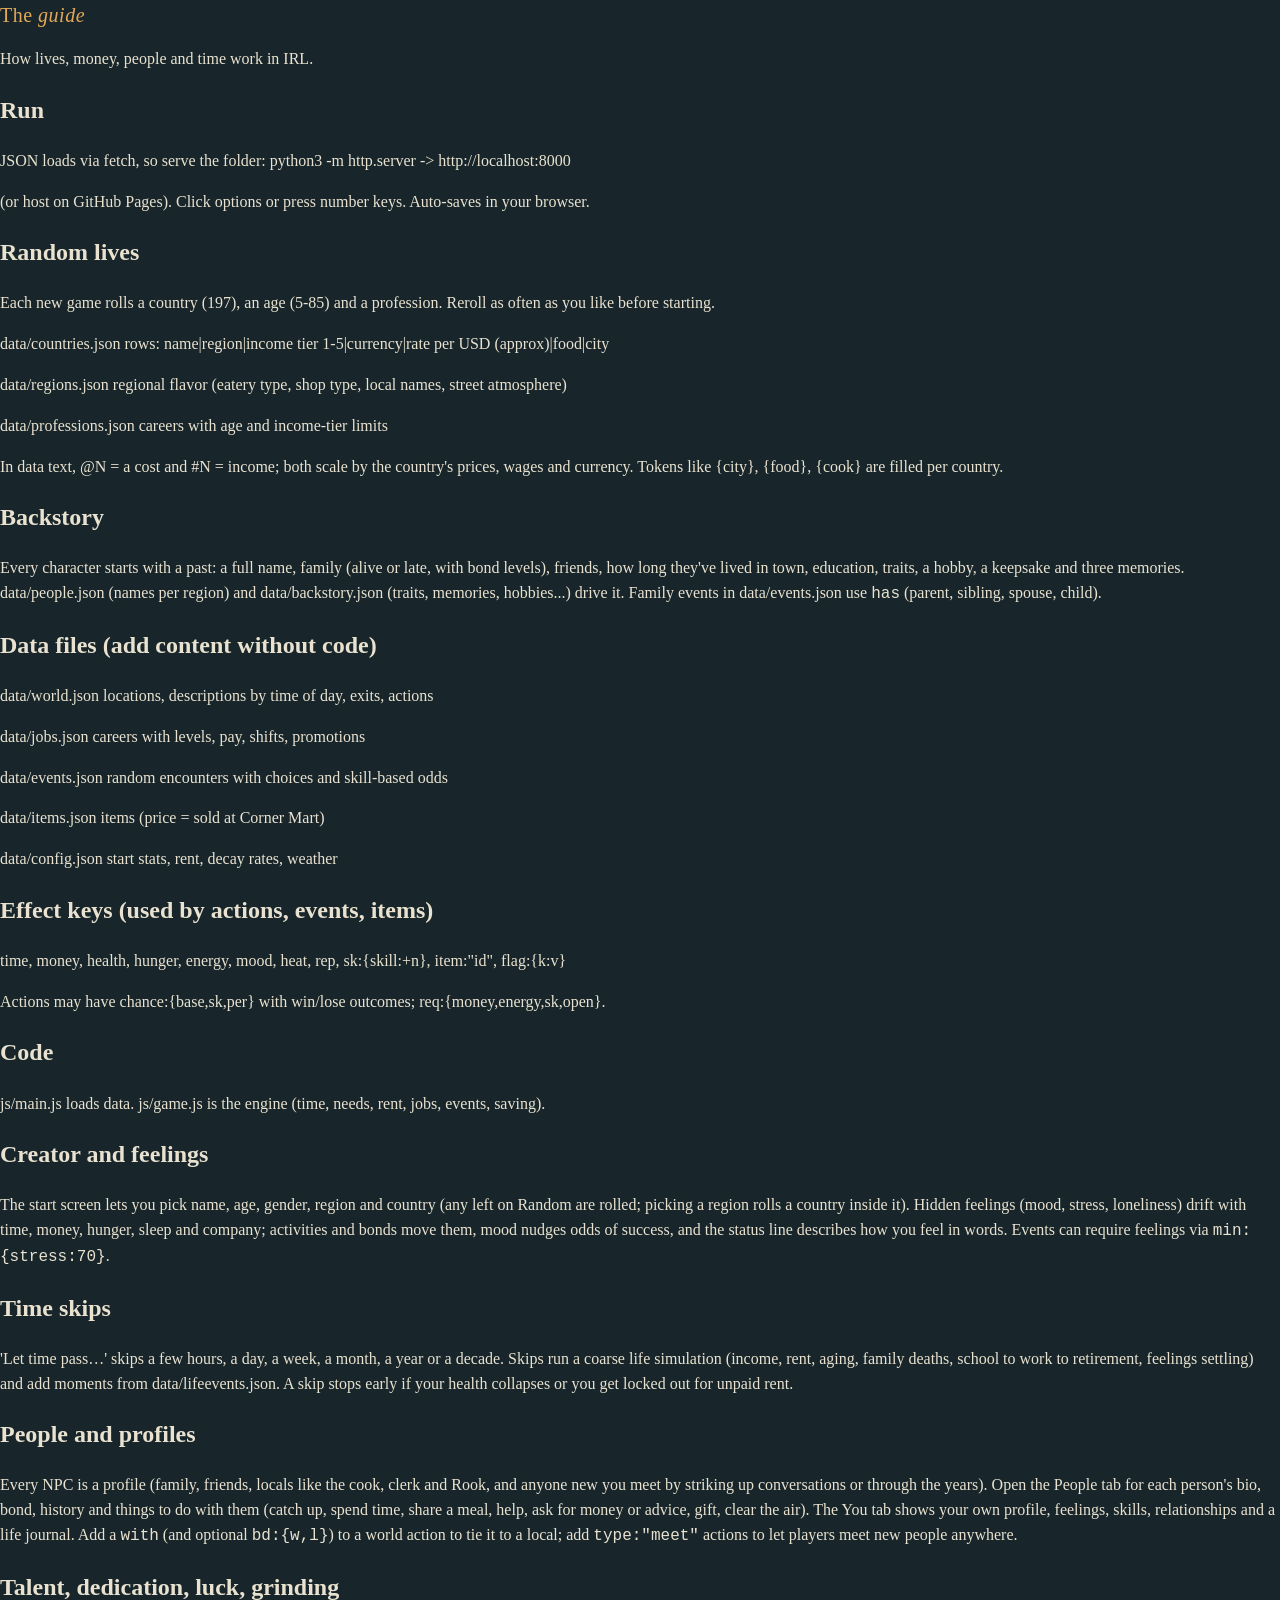
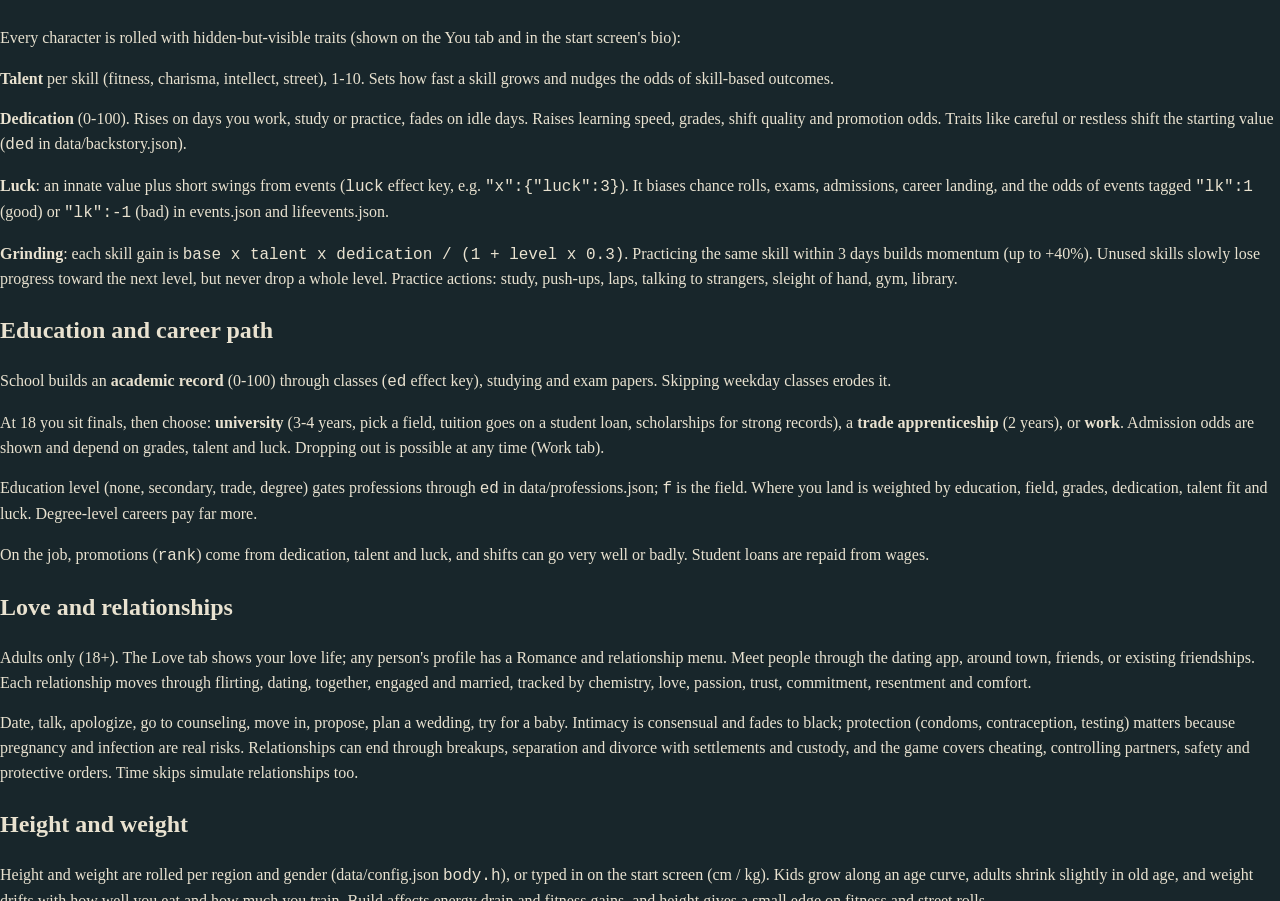
==== about.html @ 99259412 "Add files via upload" ====
<!DOCTYPE html>
<html lang="en"><head><meta charset="UTF-8"><meta name="viewport" content="width=device-width, initial-scale=1, viewport-fit=cover"><title>Guide</title><meta name="theme-color" content="#0e171b"><link rel="stylesheet" href="css/style.css"></head>
<body data-page="about"><div class="wrap"><div><section class="hero"><h1>The <em>guide</em></h1><p>How lives, money, people and time work in IRL.</p></section><h2>Run</h2><p>JSON loads via fetch, so serve the folder:  python3 -m http.server  ->  http://localhost:8000</p><p>(or host on GitHub Pages). Click options or press number keys. Auto-saves in your browser.</p><h2>Random lives</h2><p>Each new game rolls a country (197), an age (5-85) and a profession. Reroll as often as you like before starting.</p><p>data/countries.json  rows: name|region|income tier 1-5|currency|rate per USD (approx)|food|city</p><p>data/regions.json    regional flavor (eatery type, shop type, local names, street atmosphere)</p><p>data/professions.json careers with age and income-tier limits</p><p>In data text, @N = a cost and #N = income; both scale by the country's prices, wages and currency. Tokens like {city}, {food}, {cook} are filled per country.</p><h2>Backstory</h2><p>Every character starts with a past: a full name, family (alive or late, with bond levels), friends, how long they've lived in town, education, traits, a hobby, a keepsake and three memories. data/people.json (names per region) and data/backstory.json (traits, memories, hobbies...) drive it. Family events in data/events.json use <code>has</code> (parent, sibling, spouse, child).</p><h2>Data files (add content without code)</h2><p>data/world.json   locations, descriptions by time of day, exits, actions</p><p>data/jobs.json    careers with levels, pay, shifts, promotions</p><p>data/events.json  random encounters with choices and skill-based odds</p><p>data/items.json   items (price = sold at Corner Mart)</p><p>data/config.json  start stats, rent, decay rates, weather</p><h2>Effect keys (used by actions, events, items)</h2><p>time, money, health, hunger, energy, mood, heat, rep, sk:{skill:+n}, item:"id", flag:{k:v}</p><p>Actions may have chance:{base,sk,per} with win/lose outcomes; req:{money,energy,sk,open}.</p><h2>Code</h2><p>js/main.js loads data. js/game.js is the engine (time, needs, rent, jobs, events, saving).</p><h2>Creator and feelings</h2><p>The start screen lets you pick name, age, gender, region and country (any left on Random are rolled; picking a region rolls a country inside it). Hidden feelings (mood, stress, loneliness) drift with time, money, hunger, sleep and company; activities and bonds move them, mood nudges odds of success, and the status line describes how you feel in words. Events can require feelings via <code>min:{stress:70}</code>.</p><h2>Time skips</h2><p>'Let time pass…' skips a few hours, a day, a week, a month, a year or a decade. Skips run a coarse life simulation (income, rent, aging, family deaths, school to work to retirement, feelings settling) and add moments from data/lifeevents.json. A skip stops early if your health collapses or you get locked out for unpaid rent.</p><h2>People and profiles</h2><p>Every NPC is a profile (family, friends, locals like the cook, clerk and Rook, and anyone new you meet by striking up conversations or through the years). Open the People tab for each person's bio, bond, history and things to do with them (catch up, spend time, share a meal, help, ask for money or advice, gift, clear the air). The You tab shows your own profile, feelings, skills, relationships and a life journal. Add a <code>with</code> (and optional <code>bd:{w,l}</code>) to a world action to tie it to a local; add <code>type:"meet"</code> actions to let players meet new people anywhere.</p><h2>Talent, dedication, luck, grinding</h2><p>Every character is rolled with hidden-but-visible traits (shown on the You tab and in the start screen's bio):</p><p><b>Talent</b> per skill (fitness, charisma, intellect, street), 1-10. Sets how fast a skill grows and nudges the odds of skill-based outcomes.</p><p><b>Dedication</b> (0-100). Rises on days you work, study or practice, fades on idle days. Raises learning speed, grades, shift quality and promotion odds. Traits like careful or restless shift the starting value (<code>ded</code> in data/backstory.json).</p><p><b>Luck</b>: an innate value plus short swings from events (<code>luck</code> effect key, e.g. <code>"x":{"luck":3}</code>). It biases chance rolls, exams, admissions, career landing, and the odds of events tagged <code>"lk":1</code> (good) or <code>"lk":-1</code> (bad) in events.json and lifeevents.json.</p><p><b>Grinding</b>: each skill gain is <code>base x talent x dedication / (1 + level x 0.3)</code>. Practicing the same skill within 3 days builds momentum (up to +40%). Unused skills slowly lose progress toward the next level, but never drop a whole level. Practice actions: study, push-ups, laps, talking to strangers, sleight of hand, gym, library.</p><h2>Education and career path</h2><p>School builds an <b>academic record</b> (0-100) through classes (<code>ed</code> effect key), studying and exam papers. Skipping weekday classes erodes it.</p><p>At 18 you sit finals, then choose: <b>university</b> (3-4 years, pick a field, tuition goes on a student loan, scholarships for strong records), a <b>trade apprenticeship</b> (2 years), or <b>work</b>. Admission odds are shown and depend on grades, talent and luck. Dropping out is possible at any time (Work tab).</p><p>Education level (none, secondary, trade, degree) gates professions through <code>ed</code> in data/professions.json; <code>f</code> is the field. Where you land is weighted by education, field, grades, dedication, talent fit and luck. Degree-level careers pay far more.</p><p>On the job, promotions (<code>rank</code>) come from dedication, talent and luck, and shifts can go very well or badly. Student loans are repaid from wages.</p><h2>Love and relationships</h2><p>Adults only (18+). The Love tab shows your love life; any person's profile has a Romance and relationship menu. Meet people through the dating app, around town, friends, or existing friendships. Each relationship moves through flirting, dating, together, engaged and married, tracked by chemistry, love, passion, trust, commitment, resentment and comfort.</p><p>Date, talk, apologize, go to counseling, move in, propose, plan a wedding, try for a baby. Intimacy is consensual and fades to black; protection (condoms, contraception, testing) matters because pregnancy and infection are real risks. Relationships can end through breakups, separation and divorce with settlements and custody, and the game covers cheating, controlling partners, safety and protective orders. Time skips simulate relationships too.</p><h2>Height and weight</h2><p>Height and weight are rolled per region and gender (data/config.json <code>body.h</code>), or typed in on the start screen (cm / kg). Kids grow along an age curve, adults shrink slightly in old age, and weight drifts with how well you eat and how much you train. Build affects energy drain and fitness gains, and height gives a small edge on fitness and street rolls.</p></div></div><script type="module" src="js/shell.js"></script></body></html>
---- css/style.css ----
:root{--bg:#18262b;--ink:#e9e2d0;--dim:#8fa0a0;--line:#2e444a;--hi:#e3a857;--bad:#e0705a;--good:#8fcf9a}
*{box-sizing:border-box}
html,body{margin:0;height:100%;background:var(--bg);color:var(--ink);font:16px/1.55 Georgia,serif}
main{max-width:720px;margin:auto;height:100%;display:flex;flex-direction:column;padding:10px 14px;padding-bottom:max(10px,env(safe-area-inset-bottom))}
h1{margin:0 0 6px;font-size:20px;font-weight:normal;letter-spacing:.5px;color:var(--hi)}
#status{font:13px/1.5 ui-monospace,Menlo,monospace;color:var(--dim);border-bottom:1px solid var(--line);padding-bottom:8px}
#status b{color:var(--ink)}
.bar{display:inline-block;width:56px;height:8px;background:#0005;vertical-align:middle;margin:0 8px 0 4px;border-radius:2px;overflow:hidden}
.bar i{display:block;height:100%}
#log{flex:1;overflow:auto;padding:12px 0}
#log p{margin:0 0 10px}
#log .good{color:var(--good)}#log .bad{color:var(--bad)}#log .sys{color:var(--dim);font-style:italic}#log .place{color:var(--hi)}
#opts{display:grid;gap:6px;max-height:46vh;overflow:auto;border-top:1px solid var(--line);padding-top:10px}
#opts button{text-align:left;font:15px Georgia,serif;color:var(--ink);background:#223940;border:1px solid var(--line);border-radius:4px;padding:8px 10px;cursor:pointer}
#opts button:hover:not(:disabled),#opts button:focus-visible{border-color:var(--hi);outline:none}
#opts button:disabled{opacity:.45;cursor:not-allowed}
#opts small{color:var(--dim);margin-left:8px}
#opts input{font:16px Georgia,serif;padding:8px;background:#0003;border:1px solid var(--line);color:var(--ink);border-radius:4px}
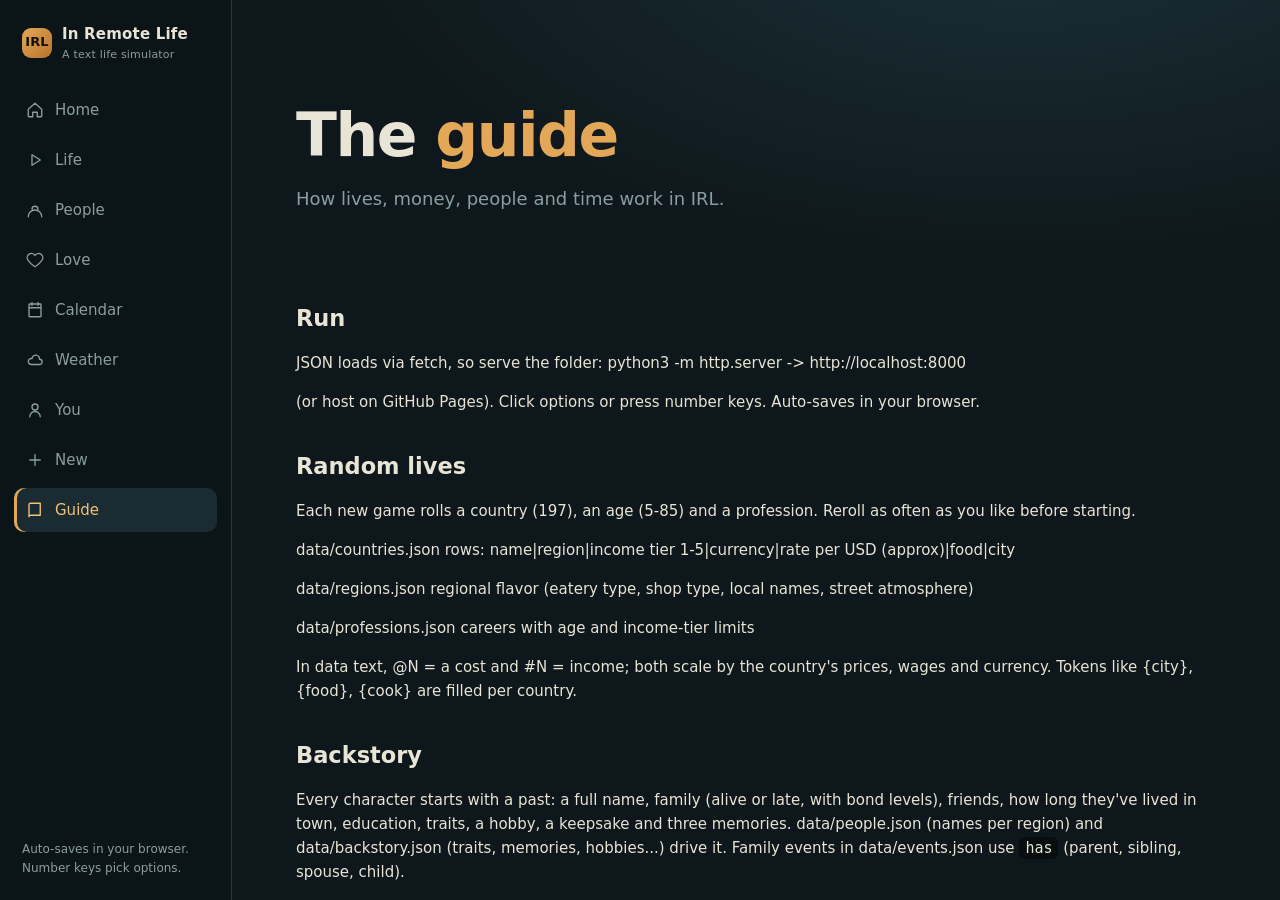
==== commit 9f1c2c82: "Add files via upload" ====
--- a/about.html
+++ b/about.html
@@ -1,3 +1,3 @@
 <!DOCTYPE html>
 <html lang="en"><head><meta charset="UTF-8"><meta name="viewport" content="width=device-width, initial-scale=1, viewport-fit=cover"><title>Guide</title><meta name="theme-color" content="#0e171b"><link rel="stylesheet" href="css/style.css"></head>
-<body data-page="about"><div class="wrap"><div><section class="hero"><h1>The <em>guide</em></h1><p>How lives, money, people and time work in IRL.</p></section><h2>Run</h2><p>JSON loads via fetch, so serve the folder:  python3 -m http.server  ->  http://localhost:8000</p><p>(or host on GitHub Pages). Click options or press number keys. Auto-saves in your browser.</p><h2>Random lives</h2><p>Each new game rolls a country (197), an age (5-85) and a profession. Reroll as often as you like before starting.</p><p>data/countries.json  rows: name|region|income tier 1-5|currency|rate per USD (approx)|food|city</p><p>data/regions.json    regional flavor (eatery type, shop type, local names, street atmosphere)</p><p>data/professions.json careers with age and income-tier limits</p><p>In data text, @N = a cost and #N = income; both scale by the country's prices, wages and currency. Tokens like {city}, {food}, {cook} are filled per country.</p><h2>Backstory</h2><p>Every character starts with a past: a full name, family (alive or late, with bond levels), friends, how long they've lived in town, education, traits, a hobby, a keepsake and three memories. data/people.json (names per region) and data/backstory.json (traits, memories, hobbies...) drive it. Family events in data/events.json use <code>has</code> (parent, sibling, spouse, child).</p><h2>Data files (add content without code)</h2><p>data/world.json   locations, descriptions by time of day, exits, actions</p><p>data/jobs.json    careers with levels, pay, shifts, promotions</p><p>data/events.json  random encounters with choices and skill-based odds</p><p>data/items.json   items (price = sold at Corner Mart)</p><p>data/config.json  start stats, rent, decay rates, weather</p><h2>Effect keys (used by actions, events, items)</h2><p>time, money, health, hunger, energy, mood, heat, rep, sk:{skill:+n}, item:"id", flag:{k:v}</p><p>Actions may have chance:{base,sk,per} with win/lose outcomes; req:{money,energy,sk,open}.</p><h2>Code</h2><p>js/main.js loads data. js/game.js is the engine (time, needs, rent, jobs, events, saving).</p><h2>Creator and feelings</h2><p>The start screen lets you pick name, age, gender, region and country (any left on Random are rolled; picking a region rolls a country inside it). Hidden feelings (mood, stress, loneliness) drift with time, money, hunger, sleep and company; activities and bonds move them, mood nudges odds of success, and the status line describes how you feel in words. Events can require feelings via <code>min:{stress:70}</code>.</p><h2>Time skips</h2><p>'Let time pass…' skips a few hours, a day, a week, a month, a year or a decade. Skips run a coarse life simulation (income, rent, aging, family deaths, school to work to retirement, feelings settling) and add moments from data/lifeevents.json. A skip stops early if your health collapses or you get locked out for unpaid rent.</p><h2>People and profiles</h2><p>Every NPC is a profile (family, friends, locals like the cook, clerk and Rook, and anyone new you meet by striking up conversations or through the years). Open the People tab for each person's bio, bond, history and things to do with them (catch up, spend time, share a meal, help, ask for money or advice, gift, clear the air). The You tab shows your own profile, feelings, skills, relationships and a life journal. Add a <code>with</code> (and optional <code>bd:{w,l}</code>) to a world action to tie it to a local; add <code>type:"meet"</code> actions to let players meet new people anywhere.</p><h2>Talent, dedication, luck, grinding</h2><p>Every character is rolled with hidden-but-visible traits (shown on the You tab and in the start screen's bio):</p><p><b>Talent</b> per skill (fitness, charisma, intellect, street), 1-10. Sets how fast a skill grows and nudges the odds of skill-based outcomes.</p><p><b>Dedication</b> (0-100). Rises on days you work, study or practice, fades on idle days. Raises learning speed, grades, shift quality and promotion odds. Traits like careful or restless shift the starting value (<code>ded</code> in data/backstory.json).</p><p><b>Luck</b>: an innate value plus short swings from events (<code>luck</code> effect key, e.g. <code>"x":{"luck":3}</code>). It biases chance rolls, exams, admissions, career landing, and the odds of events tagged <code>"lk":1</code> (good) or <code>"lk":-1</code> (bad) in events.json and lifeevents.json.</p><p><b>Grinding</b>: each skill gain is <code>base x talent x dedication / (1 + level x 0.3)</code>. Practicing the same skill within 3 days builds momentum (up to +40%). Unused skills slowly lose progress toward the next level, but never drop a whole level. Practice actions: study, push-ups, laps, talking to strangers, sleight of hand, gym, library.</p><h2>Education and career path</h2><p>School builds an <b>academic record</b> (0-100) through classes (<code>ed</code> effect key), studying and exam papers. Skipping weekday classes erodes it.</p><p>At 18 you sit finals, then choose: <b>university</b> (3-4 years, pick a field, tuition goes on a student loan, scholarships for strong records), a <b>trade apprenticeship</b> (2 years), or <b>work</b>. Admission odds are shown and depend on grades, talent and luck. Dropping out is possible at any time (Work tab).</p><p>Education level (none, secondary, trade, degree) gates professions through <code>ed</code> in data/professions.json; <code>f</code> is the field. Where you land is weighted by education, field, grades, dedication, talent fit and luck. Degree-level careers pay far more.</p><p>On the job, promotions (<code>rank</code>) come from dedication, talent and luck, and shifts can go very well or badly. Student loans are repaid from wages.</p><h2>Love and relationships</h2><p>Adults only (18+). The Love tab shows your love life; any person's profile has a Romance and relationship menu. Meet people through the dating app, around town, friends, or existing friendships. Each relationship moves through flirting, dating, together, engaged and married, tracked by chemistry, love, passion, trust, commitment, resentment and comfort.</p><p>Date, talk, apologize, go to counseling, move in, propose, plan a wedding, try for a baby. Intimacy is consensual and fades to black; protection (condoms, contraception, testing) matters because pregnancy and infection are real risks. Relationships can end through breakups, separation and divorce with settlements and custody, and the game covers cheating, controlling partners, safety and protective orders. Time skips simulate relationships too.</p><h2>Height and weight</h2><p>Height and weight are rolled per region and gender (data/config.json <code>body.h</code>), or typed in on the start screen (cm / kg). Kids grow along an age curve, adults shrink slightly in old age, and weight drifts with how well you eat and how much you train. Build affects energy drain and fitness gains, and height gives a small edge on fitness and street rolls.</p></div></div><script type="module" src="js/shell.js"></script></body></html>+<body data-page="about"><div class="wrap"><div><section class="hero"><h1>The <em>guide</em></h1><p>How lives, money, people and time work in IRL.</p></section><h2>Run</h2><p>JSON loads via fetch, so serve the folder:  python3 -m http.server  ->  http://localhost:8000</p><p>(or host on GitHub Pages). Click options or press number keys. Auto-saves in your browser.</p><h2>Random lives</h2><p>Each new game rolls a country (197), an age (5-85) and a profession. Reroll as often as you like before starting.</p><p>data/countries.json  rows: name|region|income tier 1-5|currency|rate per USD (approx)|food|city</p><p>data/regions.json    regional flavor (eatery type, shop type, local names, street atmosphere)</p><p>data/professions.json careers with age and income-tier limits</p><p>In data text, @N = a cost and #N = income; both scale by the country's prices, wages and currency. Tokens like {city}, {food}, {cook} are filled per country.</p><h2>Backstory</h2><p>Every character starts with a past: a full name, family (alive or late, with bond levels), friends, how long they've lived in town, education, traits, a hobby, a keepsake and three memories. data/people.json (names per region) and data/backstory.json (traits, memories, hobbies...) drive it. Family events in data/events.json use <code>has</code> (parent, sibling, spouse, child).</p><h2>Data files (add content without code)</h2><p>data/world.json   locations, descriptions by time of day, exits, actions</p><p>data/jobs.json    careers with levels, pay, shifts, promotions</p><p>data/events.json  random encounters with choices and skill-based odds</p><p>data/items.json   items (price = sold at Corner Mart)</p><p>data/config.json  start stats, rent, decay rates, weather</p><h2>Effect keys (used by actions, events, items)</h2><p>time, money, health, hunger, energy, mood, heat, rep, sk:{skill:+n}, item:"id", flag:{k:v}</p><p>Actions may have chance:{base,sk,per} with win/lose outcomes; req:{money,energy,sk,open}.</p><h2>Code</h2><p>js/main.js loads data. js/game.js is the engine (time, needs, rent, jobs, events, saving).</p><h2>Creator and feelings</h2><p>The start screen lets you pick name, age, gender, region and country (any left on Random are rolled; picking a region rolls a country inside it). Hidden feelings (mood, stress, loneliness) drift with time, money, hunger, sleep and company; activities and bonds move them, mood nudges odds of success, and the status line describes how you feel in words. Events can require feelings via <code>min:{stress:70}</code>.</p><h2>Time skips</h2><p>'Let time pass…' skips a few hours, a day, a week, a month, a year or a decade. Skips run a coarse life simulation (income, rent, aging, family deaths, school to work to retirement, feelings settling) and add moments from data/lifeevents.json. A skip stops early if your health collapses or you get locked out for unpaid rent.</p><h2>People and profiles</h2><p>Every NPC is a profile (family, friends, locals like the cook, clerk and Rook, and anyone new you meet by striking up conversations or through the years). Open the People tab for each person's bio, bond, history and things to do with them (catch up, spend time, share a meal, help, ask for money or advice, gift, clear the air). The You tab shows your own profile, feelings, skills, relationships and a life journal. Add a <code>with</code> (and optional <code>bd:{w,l}</code>) to a world action to tie it to a local; add <code>type:"meet"</code> actions to let players meet new people anywhere.</p><h2>Talent, dedication, luck, grinding</h2><p>Every character is rolled with hidden-but-visible traits (shown on the You tab and in the start screen's bio):</p><p><b>Talent</b> per skill (fitness, charisma, intellect, street), 1-10. Sets how fast a skill grows and nudges the odds of skill-based outcomes.</p><p><b>Dedication</b> (0-100). Rises on days you work, study or practice, fades on idle days. Raises learning speed, grades, shift quality and promotion odds. Traits like careful or restless shift the starting value (<code>ded</code> in data/backstory.json).</p><p><b>Luck</b>: an innate value plus short swings from events (<code>luck</code> effect key, e.g. <code>"x":{"luck":3}</code>). It biases chance rolls, exams, admissions, career landing, and the odds of events tagged <code>"lk":1</code> (good) or <code>"lk":-1</code> (bad) in events.json and lifeevents.json.</p><p><b>Grinding</b>: each skill gain is <code>base x talent x dedication / (1 + level x 0.3)</code>. Practicing the same skill within 3 days builds momentum (up to +40%). Unused skills slowly lose progress toward the next level, but never drop a whole level. Practice actions: study, push-ups, laps, talking to strangers, sleight of hand, gym, library.</p><h2>Education and career path</h2><p>School builds an <b>academic record</b> (0-100) through classes (<code>ed</code> effect key), studying and exam papers. Skipping weekday classes erodes it.</p><p>At 18 you sit finals, then choose: <b>university</b> (3-4 years, pick a field, tuition goes on a student loan, scholarships for strong records), a <b>trade apprenticeship</b> (2 years), or <b>work</b>. Admission odds are shown and depend on grades, talent and luck. Dropping out is possible at any time (Work tab).</p><p>Education level (none, secondary, trade, degree) gates professions through <code>ed</code> in data/professions.json; <code>f</code> is the field. Where you land is weighted by education, field, grades, dedication, talent fit and luck. Degree-level careers pay far more.</p><p>On the job, promotions (<code>rank</code>) come from dedication, talent and luck, and shifts can go very well or badly. Student loans are repaid from wages.</p><h2>Love and relationships</h2><p>Adults only (18+). The Love tab shows your love life; any person's profile has a Romance and relationship menu. Meet people through the dating app, around town, friends, or existing friendships. Each relationship moves through flirting, dating, together, engaged and married, tracked by chemistry, love, passion, trust, commitment, resentment and comfort.</p><p>Date, talk, apologize, go to counseling, move in, propose, plan a wedding, try for a baby. Intimacy is consensual and fades to black; protection (condoms, contraception, testing) matters because pregnancy and infection are real risks. Relationships can end through breakups, separation and divorce with settlements and custody, and the game covers cheating, controlling partners, safety and protective orders. Time skips simulate relationships too.</p><h2>Height and weight</h2><p>Height and weight are rolled per region and gender (data/config.json <code>body.h</code>), or typed in on the start screen (cm / kg). Kids grow along an age curve, adults shrink slightly in old age, and weight drifts with how well you eat and how much you train. Build affects energy drain and fitness gains, and height gives a small edge on fitness and street rolls.</p><h2>Items, stores and needs</h2><p>Open <b>Items</b> (or Pockets in the Life tab) to see what you carry, your gear and its condition, and your home supplies. Shopping Row, a short walk from the main street, has a market, pharmacy, electronics shop, clothing shop, hardware store and a bookshop. Rook sells used goods in the back alley.</p><p>Life now has upkeep. Food and soap run out at home, clothes and devices wear down, and the phone plan and home internet lapse unless you top them up. Good gear pays you back: a better laptop earns more, a coat or rain jacket softens weather, bedding improves sleep, and decent clothes help at work and with people.</p><p>Everyone has belongings too. Give people gifts from your pockets (matching their hobby counts for more), or ask a close friend to spare something. Chat with shopkeepers to earn a discount, and try haggling.</p></div></div><script type="module" src="js/shell.js"></script></body></html>
--- a/css/style.css
+++ b/css/style.css
@@ -1,18 +1,64 @@
-:root{--bg:#18262b;--ink:#e9e2d0;--dim:#8fa0a0;--line:#2e444a;--hi:#e3a857;--bad:#e0705a;--good:#8fcf9a}
-*{box-sizing:border-box}
-html,body{margin:0;height:100%;background:var(--bg);color:var(--ink);font:16px/1.55 Georgia,serif}
-main{max-width:720px;margin:auto;height:100%;display:flex;flex-direction:column;padding:10px 14px;padding-bottom:max(10px,env(safe-area-inset-bottom))}
-h1{margin:0 0 6px;font-size:20px;font-weight:normal;letter-spacing:.5px;color:var(--hi)}
-#status{font:13px/1.5 ui-monospace,Menlo,monospace;color:var(--dim);border-bottom:1px solid var(--line);padding-bottom:8px}
-#status b{color:var(--ink)}
-.bar{display:inline-block;width:56px;height:8px;background:#0005;vertical-align:middle;margin:0 8px 0 4px;border-radius:2px;overflow:hidden}
-.bar i{display:block;height:100%}
-#log{flex:1;overflow:auto;padding:12px 0}
-#log p{margin:0 0 10px}
-#log .good{color:var(--good)}#log .bad{color:var(--bad)}#log .sys{color:var(--dim);font-style:italic}#log .place{color:var(--hi)}
-#opts{display:grid;gap:6px;max-height:46vh;overflow:auto;border-top:1px solid var(--line);padding-top:10px}
-#opts button{text-align:left;font:15px Georgia,serif;color:var(--ink);background:#223940;border:1px solid var(--line);border-radius:4px;padding:8px 10px;cursor:pointer}
-#opts button:hover:not(:disabled),#opts button:focus-visible{border-color:var(--hi);outline:none}
-#opts button:disabled{opacity:.45;cursor:not-allowed}
-#opts small{color:var(--dim);margin-left:8px}
-#opts input{font:16px Georgia,serif;padding:8px;background:#0003;border:1px solid var(--line);color:var(--ink);border-radius:4px}
+:root{--bg:#0e171b;--s1:#142126;--s2:#1a2b31;--line:#27393f;--ink:#e8e4d6;--dim:#8a9ea1;--hi:#e3a857;--hi2:#f0c27b;--bad:#e8776a;--good:#7fcf95;--r:12px;--ui:Inter,system-ui,-apple-system,"Segoe UI",Roboto,sans-serif;--serif:Georgia,"Iowan Old Style",serif}
+*{box-sizing:border-box}html,body{margin:0;height:100%}
+body{background:radial-gradient(1200px 600px at 80% -10%,#1b3138 0,transparent 60%),var(--bg);color:var(--ink);font:15px/1.6 var(--ui);display:flex}
+a{color:inherit;text-decoration:none}
+#side{width:232px;flex:none;border-right:1px solid var(--line);background:#0b1317cc;padding:22px 14px;display:flex;flex-direction:column;gap:6px;height:100%}
+.brand{display:flex;gap:10px;align-items:center;padding:0 8px 18px;font-weight:700;letter-spacing:.2px}.brand i{width:30px;height:30px;border-radius:9px;background:linear-gradient(135deg,var(--hi),#b9722b);display:grid;place-items:center;color:#14100a;font-style:normal;font-size:13px}.brand small{display:block;color:var(--dim);font-weight:400;font-size:11px}
+#side a.nv{display:flex;gap:11px;align-items:center;padding:10px 12px;border-radius:10px;color:var(--dim);font-weight:500}#side a.nv:hover{background:var(--s1);color:var(--ink)}#side a.nv.on{background:var(--s2);color:var(--hi2);box-shadow:inset 3px 0 var(--hi)}
+#side svg{width:18px;height:18px;stroke:currentColor;fill:none;stroke-width:1.8;stroke-linecap:round;stroke-linejoin:round}
+.foot{margin-top:auto;color:var(--dim);font-size:12px;padding:0 8px}
+#stage{flex:1;min-width:0;height:100%;overflow:auto;padding:22px 28px;display:grid;grid-template-columns:minmax(0,1fr) 380px;grid-template-rows:auto auto 1fr;gap:16px 22px;align-content:start}
+#status{grid-column:1/3;display:flex;gap:18px;align-items:center;flex-wrap:wrap;background:var(--s1);border:1px solid var(--line);border-radius:var(--r);padding:12px 18px}
+#status:empty{display:none}.clk{font-size:14px}.clk b{color:var(--hi2);margin-right:6px}.clk span{display:block;color:var(--dim);font-size:12px}
+.mny{margin-left:auto;font-weight:700;font-size:20px;color:var(--good)}.mny em{font-size:12px;color:var(--bad);font-style:normal;margin-left:8px}.fl{flex-basis:100%;color:var(--dim);font-size:13px;font-style:italic}
+#hud{grid-column:1/3;display:grid;grid-template-columns:repeat(6,1fr);gap:10px}#hud:empty{display:none}
+.m{background:var(--s1);border:1px solid var(--line);border-radius:10px;padding:8px 12px}.m span{display:flex;justify-content:space-between;font-size:11px;text-transform:uppercase;letter-spacing:.8px;color:var(--dim)}.m b{color:var(--ink)}.m i{display:block;height:6px;border-radius:4px;background:#0006;margin-top:6px;overflow:hidden}.m u{display:block;height:100%;border-radius:4px;transition:width .4s}
+#log{background:var(--s1);border:1px solid var(--line);border-radius:var(--r);padding:20px 24px;font:17px/1.7 var(--serif);max-height:calc(100vh - 230px);overflow:auto;min-height:280px}
+#log p{margin:0 0 12px}.good{color:var(--good)}.bad{color:var(--bad)}.sys{color:var(--dim);font-style:italic}.place{color:var(--hi2);font-weight:700}
+#opts{display:grid;gap:8px;align-content:start;max-height:calc(100vh - 230px);overflow:auto;padding-right:2px}
+#opts button{display:flex;gap:12px;align-items:center;text-align:left;font:500 14px/1.4 var(--ui);color:var(--ink);background:var(--s2);border:1px solid var(--line);border-radius:10px;padding:11px 14px;cursor:pointer;transition:.15s}
+#opts button kbd{flex:none;min-width:24px;height:24px;border-radius:6px;background:#0005;color:var(--hi);display:grid;place-items:center;font:600 12px var(--ui)}
+#opts button:hover:not(:disabled),#opts button:focus-visible{border-color:var(--hi);transform:translateX(2px);outline:none;background:#20373e}#opts button:disabled{opacity:.4;cursor:not-allowed}
+#opts small{display:block;color:var(--dim);margin:0 0 0 auto;font-size:12px;text-align:right}
+#opts input,#opts select{font:15px var(--ui);padding:10px 12px;background:#0005;border:1px solid var(--line);color:var(--ink);border-radius:8px;width:100%}#opts input:focus,#opts select:focus{border-color:var(--hi);outline:none}#opts option,#opts optgroup{background:var(--bg)}
+.form{display:grid;grid-template-columns:1fr 1fr;gap:10px}.f{display:grid;gap:4px;font:600 11px var(--ui);text-transform:uppercase;letter-spacing:.8px;color:var(--dim)}
+#opts #go{justify-content:center;background:linear-gradient(135deg,var(--hi),#c98433);color:#16100a;font-weight:700;border:0}#opts #go:hover{transform:none;filter:brightness(1.08);background:linear-gradient(135deg,var(--hi2),var(--hi))}
+.card{border:1px solid var(--line);border-radius:var(--r);padding:14px 16px;margin-bottom:12px;background:#0003}.card h2{margin:0;font:700 18px var(--ui);color:var(--hi2)}.card p{margin:6px 0}.meta{color:var(--dim);font-size:13px}.card .bar{display:inline-block;width:90px;height:6px;background:#0006;border-radius:4px;overflow:hidden;vertical-align:middle;margin:0 8px}.bar i{display:block;height:100%}
+.wrap{flex:1;overflow:auto;padding:48px 28px}.wrap>div{max-width:920px;margin:auto}.hero{padding:56px 0 34px}.hero h1{font:700 clamp(34px,6vw,60px)/1.05 var(--ui);margin:0 0 14px;letter-spacing:-1.5px}.hero h1 em{color:var(--hi);font-style:normal}.hero p{font-size:18px;color:var(--dim);max-width:600px}
+.btn{display:inline-block;padding:12px 22px;border-radius:10px;font-weight:600;border:1px solid var(--line);background:var(--s2);margin:6px 8px 6px 0}.btn.p{background:linear-gradient(135deg,var(--hi),#c98433);color:#16100a;border:0}.btn.s{display:none}.has-save .btn.s{display:inline-block}
+.grid{display:grid;grid-template-columns:repeat(auto-fit,minmax(250px,1fr));gap:14px;margin:20px 0}.tile{background:var(--s1);border:1px solid var(--line);border-radius:var(--r);padding:18px}.tile h3{margin:0 0 6px;color:var(--hi2);font-size:16px}.tile p{margin:0;color:var(--dim);font-size:14px}.wrap h2{margin:34px 0 4px}.wrap code{background:#0006;padding:2px 6px;border-radius:5px}
+#top{display:contents}
+.jump{display:none}
+@media(max-width:1000px){
+html,body{height:auto;min-height:100%;overflow-x:hidden}body{display:block;padding-bottom:calc(66px + env(safe-area-inset-bottom))}
+#stage{display:block;height:auto;overflow:visible;padding:0 14px 20px}
+#top{display:block;position:sticky;top:0;z-index:30;margin:0 -14px 14px;padding:calc(8px + env(safe-area-inset-top)) 14px 8px;background:#0e171bee;backdrop-filter:blur(10px);border-bottom:1px solid var(--line)}
+#status{display:flex;flex-wrap:wrap;gap:0 10px;border:0;background:none;padding:0;margin:0}.clk{font-size:13px}.clk span{display:inline;margin-left:6px}.mny{font-size:16px}.fl{display:none}
+#hud{display:grid;grid-template-columns:repeat(6,1fr);gap:6px;margin-top:8px}.m{padding:4px 6px;border-radius:8px}.m span{font-size:9px;letter-spacing:.3px}.m i{height:4px;margin-top:3px}
+#log{max-height:none;overflow:visible;padding:16px;font-size:16px;line-height:1.65;margin-bottom:14px}
+#opts{max-height:none;overflow:visible;padding-bottom:12px}#opts button{min-height:52px;font-size:15px}#opts button:hover:not(:disabled){transform:none}
+#opts input,#opts select{font-size:16px;min-height:46px}.form{grid-template-columns:1fr}
+.card{padding:12px 14px}
+.jump{position:fixed;right:14px;bottom:calc(78px + env(safe-area-inset-bottom));z-index:40;border:0;border-radius:24px;padding:11px 18px;font:600 13px var(--ui);background:linear-gradient(135deg,var(--hi),#c98433);color:#16100a;box-shadow:0 6px 20px #0008}.jump.on{display:block}
+}
+@media(max-width:760px){
+body{display:block}
+#side{position:fixed;left:0;right:0;bottom:0;z-index:50;width:100%;height:auto;flex-direction:row;padding:6px 4px calc(6px + env(safe-area-inset-bottom));background:#0b1317f5;backdrop-filter:blur(12px);border:0;border-top:1px solid var(--line);justify-content:space-between;overflow-x:auto;gap:0}
+.brand,.foot{display:none}#side a.nv{flex:1;min-width:52px;flex-direction:column;gap:2px;font-size:10px;padding:6px 4px;text-align:center;border-radius:8px;box-shadow:none!important}#side a.nv.on{background:var(--s2)}#side svg{width:20px;height:20px}
+.wrap{padding:24px 16px calc(90px + env(safe-area-inset-bottom))}.hero{padding:28px 0 20px}.btn{display:block;margin:8px 0;text-align:center}.has-save .btn.s{display:block}
+}
+@media(hover:none){#opts button:hover:not(:disabled){transform:none;background:var(--s2)}#opts button:active{background:#20373e;border-color:var(--hi)}}
+.pill{display:inline-block;padding:3px 12px;border-radius:20px;font-size:12px;font-weight:600;border:1px solid var(--line);background:var(--s2);color:var(--ink);cursor:default}
+.pill.winter{background:#1b3550;color:#a8d2ff}.pill.spring{background:#1d4030;color:#9ee6b4}.pill.summer{background:#4a3a14;color:#f6cf74}.pill.autumn{background:#4d2a16;color:#f0a06a}.pill.wet{background:#15423f;color:#7ee0d6}.pill.dry{background:#4a3f23;color:#e6d08f}
+.year{display:grid;grid-template-columns:repeat(auto-fit,minmax(86px,1fr));gap:8px}.year button{display:block;text-align:center;border-radius:10px;padding:8px 4px;font:600 13px var(--ui);cursor:pointer}.year small{display:block;font-weight:400;font-size:10px;opacity:.8}.year .sel{outline:2px solid var(--hi)}
+.calbox{background:var(--s1);border:1px solid var(--line);border-radius:var(--r);padding:16px}.calnav{display:flex;align-items:center;gap:8px;margin-bottom:12px}.calnav h2{margin:0 auto;font-size:18px}.calnav button{background:var(--s2);color:var(--ink);border:1px solid var(--line);border-radius:8px;min-width:40px;height:38px;font:600 14px var(--ui);cursor:pointer}
+.calgrid{display:grid;grid-template-columns:repeat(7,1fr);gap:4px}.calgrid em{text-align:center;color:var(--dim);font:600 11px var(--ui);text-transform:uppercase;padding:4px 0}.calgrid b{min-height:52px;border:1px solid var(--line);border-radius:8px;padding:5px 6px;font:500 13px var(--ui);background:#0003;display:flex;flex-direction:column;justify-content:space-between}.calgrid b.today{background:var(--hi);color:#16100a;border-color:var(--hi)}.calgrid b span{display:flex;gap:3px;flex-wrap:wrap}
+u.h,u.b,u.me,u.s{display:inline-block;width:8px;height:8px;border-radius:50%;vertical-align:middle;margin-right:2px}u.h{background:var(--bad)}u.b{background:#6fb3ff}u.me{background:var(--hi2)}u.s{background:var(--good)}.legend{display:flex;gap:16px;flex-wrap:wrap;margin-top:12px;color:var(--dim);font-size:12px}
+.up{display:grid;grid-template-columns:repeat(auto-fill,minmax(210px,1fr));gap:10px}.up .tile{padding:12px 14px}.up p{color:var(--ink)!important}
+@media(max-width:760px){.calgrid b{min-height:44px;padding:4px}.calbox{padding:10px}}
+@media(max-width:760px){#side a.sec{display:none}}
+.wxnow{border-radius:var(--r);padding:22px;border:1px solid var(--line);background:linear-gradient(135deg,#1c3a45,#142126)}.wxnow.rain,.wxnow.storm{background:linear-gradient(135deg,#25303f,#142126)}.wxnow.snow,.wxnow.cold{background:linear-gradient(135deg,#2a3f52,#16252c)}.wxnow.heat{background:linear-gradient(135deg,#5a3a1a,#2a1d14)}.wxnow.sun{background:linear-gradient(135deg,#3a4a3a,#1a2a2a)}
+.wxnow .big{display:flex;align-items:center;gap:16px;flex-wrap:wrap}.wxnow .big b{font:700 56px/1 var(--ui)}.wxnow .big span{font-size:48px}.wxnow p{margin:10px 0 0;font-family:var(--serif);font-size:16px;color:var(--ink)}
+.stats{display:grid;grid-template-columns:repeat(auto-fit,minmax(130px,1fr));gap:10px;margin-top:16px}.stats div{background:#0004;border-radius:10px;padding:10px 12px;font-size:12px;color:var(--dim);text-transform:uppercase;letter-spacing:.6px}.stats b{display:block;color:var(--ink);font:600 16px var(--ui);text-transform:none;letter-spacing:0;margin-top:2px}
+.hours{display:flex;gap:3px;overflow-x:auto;padding:6px 2px;align-items:flex-end;background:var(--s1);border:1px solid var(--line);border-radius:var(--r)}.hours div{flex:1;min-width:30px;text-align:center;font-size:10px;color:var(--dim);display:flex;flex-direction:column;align-items:center;gap:3px;justify-content:flex-end;height:150px}.hours i{display:block;width:70%;border-radius:4px 4px 0 0;background:linear-gradient(var(--hi),#7a5622)}.hours .nowh i{background:var(--good)}.hours .nowh{color:var(--ink);font-weight:700}
+.fc{display:grid;grid-template-columns:repeat(auto-fill,minmax(120px,1fr));gap:10px}.fc div{background:var(--s1);border:1px solid var(--line);border-radius:var(--r);padding:12px;text-align:center}.fc .ic{font-size:30px}.fc small{display:block;color:var(--dim)}.fc b{font-size:15px}
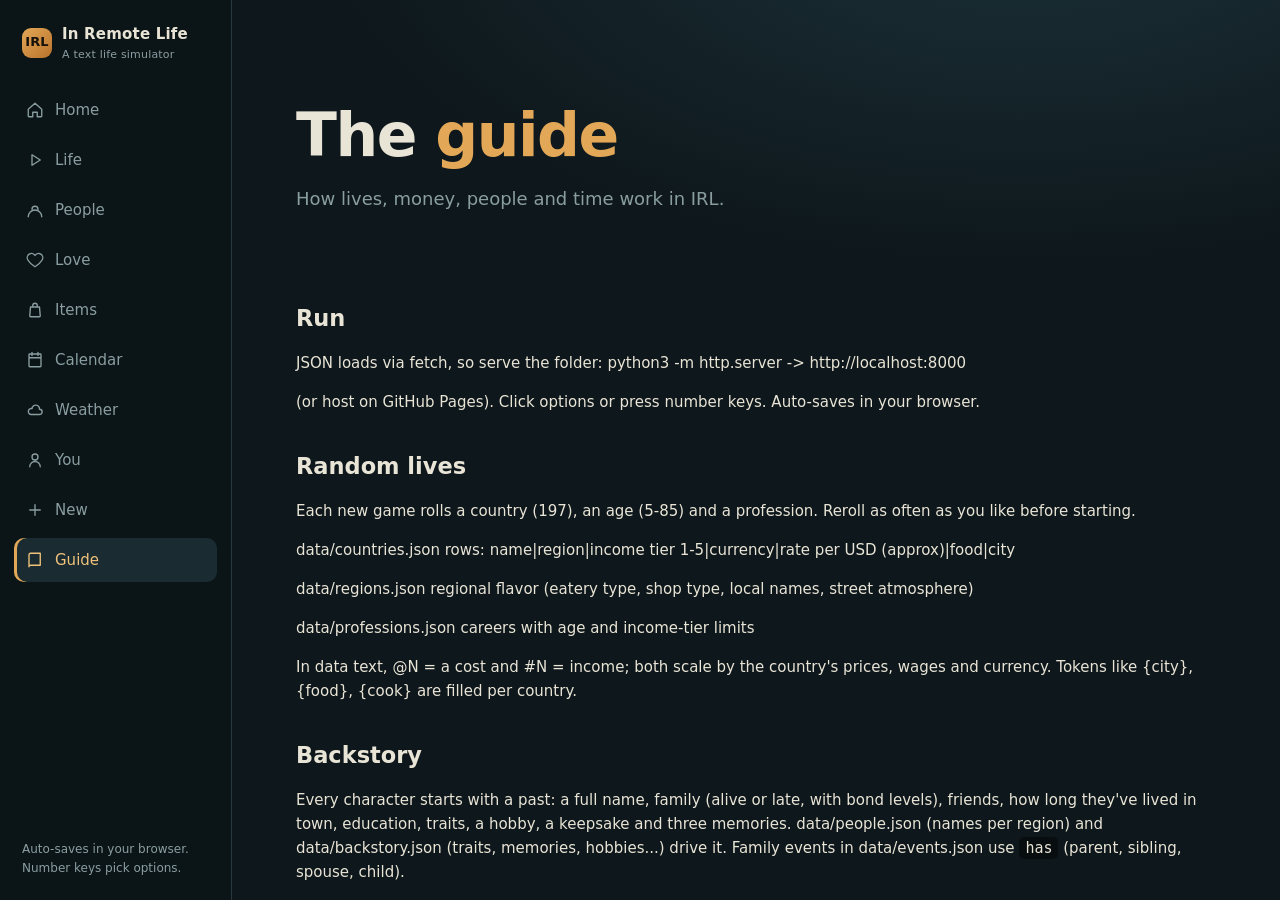
==== commit e4d8834a: "Add files via upload" ====
--- a/about.html
+++ b/about.html
@@ -1,3 +1,3 @@
 <!DOCTYPE html>
 <html lang="en"><head><meta charset="UTF-8"><meta name="viewport" content="width=device-width, initial-scale=1, viewport-fit=cover"><title>Guide</title><meta name="theme-color" content="#0e171b"><link rel="stylesheet" href="css/style.css"></head>
-<body data-page="about"><div class="wrap"><div><section class="hero"><h1>The <em>guide</em></h1><p>How lives, money, people and time work in IRL.</p></section><h2>Run</h2><p>JSON loads via fetch, so serve the folder:  python3 -m http.server  ->  http://localhost:8000</p><p>(or host on GitHub Pages). Click options or press number keys. Auto-saves in your browser.</p><h2>Random lives</h2><p>Each new game rolls a country (197), an age (5-85) and a profession. Reroll as often as you like before starting.</p><p>data/countries.json  rows: name|region|income tier 1-5|currency|rate per USD (approx)|food|city</p><p>data/regions.json    regional flavor (eatery type, shop type, local names, street atmosphere)</p><p>data/professions.json careers with age and income-tier limits</p><p>In data text, @N = a cost and #N = income; both scale by the country's prices, wages and currency. Tokens like {city}, {food}, {cook} are filled per country.</p><h2>Backstory</h2><p>Every character starts with a past: a full name, family (alive or late, with bond levels), friends, how long they've lived in town, education, traits, a hobby, a keepsake and three memories. data/people.json (names per region) and data/backstory.json (traits, memories, hobbies...) drive it. Family events in data/events.json use <code>has</code> (parent, sibling, spouse, child).</p><h2>Data files (add content without code)</h2><p>data/world.json   locations, descriptions by time of day, exits, actions</p><p>data/jobs.json    careers with levels, pay, shifts, promotions</p><p>data/events.json  random encounters with choices and skill-based odds</p><p>data/items.json   items (price = sold at Corner Mart)</p><p>data/config.json  start stats, rent, decay rates, weather</p><h2>Effect keys (used by actions, events, items)</h2><p>time, money, health, hunger, energy, mood, heat, rep, sk:{skill:+n}, item:"id", flag:{k:v}</p><p>Actions may have chance:{base,sk,per} with win/lose outcomes; req:{money,energy,sk,open}.</p><h2>Code</h2><p>js/main.js loads data. js/game.js is the engine (time, needs, rent, jobs, events, saving).</p><h2>Creator and feelings</h2><p>The start screen lets you pick name, age, gender, region and country (any left on Random are rolled; picking a region rolls a country inside it). Hidden feelings (mood, stress, loneliness) drift with time, money, hunger, sleep and company; activities and bonds move them, mood nudges odds of success, and the status line describes how you feel in words. Events can require feelings via <code>min:{stress:70}</code>.</p><h2>Time skips</h2><p>'Let time pass…' skips a few hours, a day, a week, a month, a year or a decade. Skips run a coarse life simulation (income, rent, aging, family deaths, school to work to retirement, feelings settling) and add moments from data/lifeevents.json. A skip stops early if your health collapses or you get locked out for unpaid rent.</p><h2>People and profiles</h2><p>Every NPC is a profile (family, friends, locals like the cook, clerk and Rook, and anyone new you meet by striking up conversations or through the years). Open the People tab for each person's bio, bond, history and things to do with them (catch up, spend time, share a meal, help, ask for money or advice, gift, clear the air). The You tab shows your own profile, feelings, skills, relationships and a life journal. Add a <code>with</code> (and optional <code>bd:{w,l}</code>) to a world action to tie it to a local; add <code>type:"meet"</code> actions to let players meet new people anywhere.</p><h2>Talent, dedication, luck, grinding</h2><p>Every character is rolled with hidden-but-visible traits (shown on the You tab and in the start screen's bio):</p><p><b>Talent</b> per skill (fitness, charisma, intellect, street), 1-10. Sets how fast a skill grows and nudges the odds of skill-based outcomes.</p><p><b>Dedication</b> (0-100). Rises on days you work, study or practice, fades on idle days. Raises learning speed, grades, shift quality and promotion odds. Traits like careful or restless shift the starting value (<code>ded</code> in data/backstory.json).</p><p><b>Luck</b>: an innate value plus short swings from events (<code>luck</code> effect key, e.g. <code>"x":{"luck":3}</code>). It biases chance rolls, exams, admissions, career landing, and the odds of events tagged <code>"lk":1</code> (good) or <code>"lk":-1</code> (bad) in events.json and lifeevents.json.</p><p><b>Grinding</b>: each skill gain is <code>base x talent x dedication / (1 + level x 0.3)</code>. Practicing the same skill within 3 days builds momentum (up to +40%). Unused skills slowly lose progress toward the next level, but never drop a whole level. Practice actions: study, push-ups, laps, talking to strangers, sleight of hand, gym, library.</p><h2>Education and career path</h2><p>School builds an <b>academic record</b> (0-100) through classes (<code>ed</code> effect key), studying and exam papers. Skipping weekday classes erodes it.</p><p>At 18 you sit finals, then choose: <b>university</b> (3-4 years, pick a field, tuition goes on a student loan, scholarships for strong records), a <b>trade apprenticeship</b> (2 years), or <b>work</b>. Admission odds are shown and depend on grades, talent and luck. Dropping out is possible at any time (Work tab).</p><p>Education level (none, secondary, trade, degree) gates professions through <code>ed</code> in data/professions.json; <code>f</code> is the field. Where you land is weighted by education, field, grades, dedication, talent fit and luck. Degree-level careers pay far more.</p><p>On the job, promotions (<code>rank</code>) come from dedication, talent and luck, and shifts can go very well or badly. Student loans are repaid from wages.</p><h2>Love and relationships</h2><p>Adults only (18+). The Love tab shows your love life; any person's profile has a Romance and relationship menu. Meet people through the dating app, around town, friends, or existing friendships. Each relationship moves through flirting, dating, together, engaged and married, tracked by chemistry, love, passion, trust, commitment, resentment and comfort.</p><p>Date, talk, apologize, go to counseling, move in, propose, plan a wedding, try for a baby. Intimacy is consensual and fades to black; protection (condoms, contraception, testing) matters because pregnancy and infection are real risks. Relationships can end through breakups, separation and divorce with settlements and custody, and the game covers cheating, controlling partners, safety and protective orders. Time skips simulate relationships too.</p><h2>Height and weight</h2><p>Height and weight are rolled per region and gender (data/config.json <code>body.h</code>), or typed in on the start screen (cm / kg). Kids grow along an age curve, adults shrink slightly in old age, and weight drifts with how well you eat and how much you train. Build affects energy drain and fitness gains, and height gives a small edge on fitness and street rolls.</p><h2>Items, stores and needs</h2><p>Open <b>Items</b> (or Pockets in the Life tab) to see what you carry, your gear and its condition, and your home supplies. Shopping Row, a short walk from the main street, has a market, pharmacy, electronics shop, clothing shop, hardware store and a bookshop. Rook sells used goods in the back alley.</p><p>Life now has upkeep. Food and soap run out at home, clothes and devices wear down, and the phone plan and home internet lapse unless you top them up. Good gear pays you back: a better laptop earns more, a coat or rain jacket softens weather, bedding improves sleep, and decent clothes help at work and with people.</p><p>Everyone has belongings too. Give people gifts from your pockets (matching their hobby counts for more), or ask a close friend to spare something. Chat with shopkeepers to earn a discount, and try haggling.</p></div></div><script type="module" src="js/shell.js"></script></body></html>+<body data-page="about"><div class="wrap"><div><section class="hero"><h1>The <em>guide</em></h1><p>How lives, money, people and time work in IRL.</p></section><h2>Run</h2><p>JSON loads via fetch, so serve the folder:  python3 -m http.server  ->  http://localhost:8000</p><p>(or host on GitHub Pages). Click options or press number keys. Auto-saves in your browser.</p><h2>Random lives</h2><p>Each new game rolls a country (197), an age (5-85) and a profession. Reroll as often as you like before starting.</p><p>data/countries.json  rows: name|region|income tier 1-5|currency|rate per USD (approx)|food|city</p><p>data/regions.json    regional flavor (eatery type, shop type, local names, street atmosphere)</p><p>data/professions.json careers with age and income-tier limits</p><p>In data text, @N = a cost and #N = income; both scale by the country's prices, wages and currency. Tokens like {city}, {food}, {cook} are filled per country.</p><h2>Backstory</h2><p>Every character starts with a past: a full name, family (alive or late, with bond levels), friends, how long they've lived in town, education, traits, a hobby, a keepsake and three memories. data/people.json (names per region) and data/backstory.json (traits, memories, hobbies...) drive it. Family events in data/events.json use <code>has</code> (parent, sibling, spouse, child).</p><h2>Data files (add content without code)</h2><p>data/world.json   locations, descriptions by time of day, exits, actions</p><p>data/jobs.json    careers with levels, pay, shifts, promotions</p><p>data/events.json  random encounters with choices and skill-based odds</p><p>data/items.json   items (price = sold at Corner Mart)</p><p>data/config.json  start stats, rent, decay rates, weather</p><h2>Effect keys (used by actions, events, items)</h2><p>time, money, health, hunger, energy, mood, heat, rep, sk:{skill:+n}, item:"id", flag:{k:v}</p><p>Actions may have chance:{base,sk,per} with win/lose outcomes; req:{money,energy,sk,open}.</p><h2>Code</h2><p>js/main.js loads data. js/game.js is the engine (time, needs, rent, jobs, events, saving).</p><h2>Creator and feelings</h2><p>The start screen lets you pick name, age, gender, region and country (any left on Random are rolled; picking a region rolls a country inside it). Hidden feelings (mood, stress, loneliness) drift with time, money, hunger, sleep and company; activities and bonds move them, mood nudges odds of success, and the status line describes how you feel in words. Events can require feelings via <code>min:{stress:70}</code>.</p><h2>Time skips</h2><p>'Let time pass…' skips a few hours, a day, a week, a month, a year or a decade. Skips run a coarse life simulation (income, rent, aging, family deaths, school to work to retirement, feelings settling) and add moments from data/lifeevents.json. A skip stops early if your health collapses or you get locked out for unpaid rent.</p><h2>People and profiles</h2><p>Every NPC is a profile (family, friends, locals like the cook, clerk and Rook, and anyone new you meet by striking up conversations or through the years). Open the People tab for each person's bio, bond, history and things to do with them (catch up, spend time, share a meal, help, ask for money or advice, gift, clear the air). The You tab shows your own profile, feelings, skills, relationships and a life journal. Add a <code>with</code> (and optional <code>bd:{w,l}</code>) to a world action to tie it to a local; add <code>type:"meet"</code> actions to let players meet new people anywhere.</p><h2>Talent, dedication, luck, grinding</h2><p>Every character is rolled with hidden-but-visible traits (shown on the You tab and in the start screen's bio):</p><p><b>Talent</b> per skill (fitness, charisma, intellect, street), 1-10. Sets how fast a skill grows and nudges the odds of skill-based outcomes.</p><p><b>Dedication</b> (0-100). Rises on days you work, study or practice, fades on idle days. Raises learning speed, grades, shift quality and promotion odds. Traits like careful or restless shift the starting value (<code>ded</code> in data/backstory.json).</p><p><b>Luck</b>: an innate value plus short swings from events (<code>luck</code> effect key, e.g. <code>"x":{"luck":3}</code>). It biases chance rolls, exams, admissions, career landing, and the odds of events tagged <code>"lk":1</code> (good) or <code>"lk":-1</code> (bad) in events.json and lifeevents.json.</p><p><b>Grinding</b>: each skill gain is <code>base x talent x dedication / (1 + level x 0.3)</code>. Practicing the same skill within 3 days builds momentum (up to +40%). Unused skills slowly lose progress toward the next level, but never drop a whole level. Practice actions: study, push-ups, laps, talking to strangers, sleight of hand, gym, library.</p><h2>Education and career path</h2><p>School builds an <b>academic record</b> (0-100) through classes (<code>ed</code> effect key), studying and exam papers. Skipping weekday classes erodes it.</p><p>At 18 you sit finals, then choose: <b>university</b> (3-4 years, pick a field, tuition goes on a student loan, scholarships for strong records), a <b>trade apprenticeship</b> (2 years), or <b>work</b>. Admission odds are shown and depend on grades, talent and luck. Dropping out is possible at any time (Work tab).</p><p>Education level (none, secondary, trade, degree) gates professions through <code>ed</code> in data/professions.json; <code>f</code> is the field. Where you land is weighted by education, field, grades, dedication, talent fit and luck. Degree-level careers pay far more.</p><p>On the job, promotions (<code>rank</code>) come from dedication, talent and luck, and shifts can go very well or badly. Student loans are repaid from wages.</p><h2>Love and relationships</h2><p>Adults only (18+). The Love tab shows your love life; any person's profile has a Romance and relationship menu. Meet people through the dating app, around town, friends, or existing friendships. Each relationship moves through flirting, dating, together, engaged and married, tracked by chemistry, love, passion, trust, commitment, resentment and comfort.</p><p>Date, talk, apologize, go to counseling, move in, propose, plan a wedding, try for a baby. Intimacy is consensual and fades to black; protection (condoms, contraception, testing) matters because pregnancy and infection are real risks. Relationships can end through breakups, separation and divorce with settlements and custody, and the game covers cheating, controlling partners, safety and protective orders. Time skips simulate relationships too.</p><h2>Natural disasters</h2><p>Every place has its own hazards, and they follow geography and season: earthquakes and tsunamis along fault lines and coasts, volcanoes near active mountains, cyclones in storm belts and seasons, monsoon floods, tornadoes, blizzards and ice storms in the cold, heatwaves, sandstorms, wildfires, drought, locust swarms, outbreaks, and, rarely, solar storms and meteors. The Hazards tab lists your area's risks this season, your preparedness and the disasters you have lived through.</p><p>Disasters range from minor (a rattling storm) to catastrophic. Most are small. Many give warnings: they appear on the Weather page forecast first (a coming blizzard or storm is real weather, not a surprise banner), and you choose how to prepare: secure the home, call family, help neighbors, evacuate. Sudden ones (quakes, tornadoes, flash floods, sinkholes) give you a moment to react, and where you are and whether you were asleep matter. Time skips stop for anything Serious or worse so you can respond.</p><p>Afterwards the consequences play out over days or weeks: power, water, shops, roads, work and schools can be out; prices spike; your home may be damaged or unlivable (you shelter with relatives, in a shelter or a tent camp); injuries need treatment; trauma lingers. Family, friends and neighbors can be hurt, displaced, go missing or die (children of yours can be hurt but not killed). You can help: queue for relief, clear debris, volunteer, join the rescue, take paid recovery work, repair your house, file insurance or relief claims, check on neighbors. Richer countries warn better, build sturdier and recover faster. Prepare on the Hazards tab: go-bag, water and food, torch and radio, first-aid course, drills, home reinforcement, family plan and insurance. Disaster frequency (Off, Calm, Eventful, Wild, Chaos) can be changed there.</p><p>data/disasters.json holds everything: <code>haz</code> (hazards: geography sets hi/mid/lo, season weights, five severity names and impact texts, responses with protection values, injuries, chain reactions, weather imprint), <code>prof</code> (aftermath by severity), <code>ev</code> (aftermath events), <code>prep</code> and <code>cfg</code> (tuning). Add a hazard by appending an entry; no code needed. js/disasters.js is the engine.</p><h2>Height and weight</h2><p>Height and weight are rolled per region and gender (data/config.json <code>body.h</code>), or typed in on the start screen (cm / kg). Kids grow along an age curve, adults shrink slightly in old age, and weight drifts with how well you eat and how much you train. Build affects energy drain and fitness gains, and height gives a small edge on fitness and street rolls.</p></div></div><script type="module" src="js/shell.js"></script></body></html>
